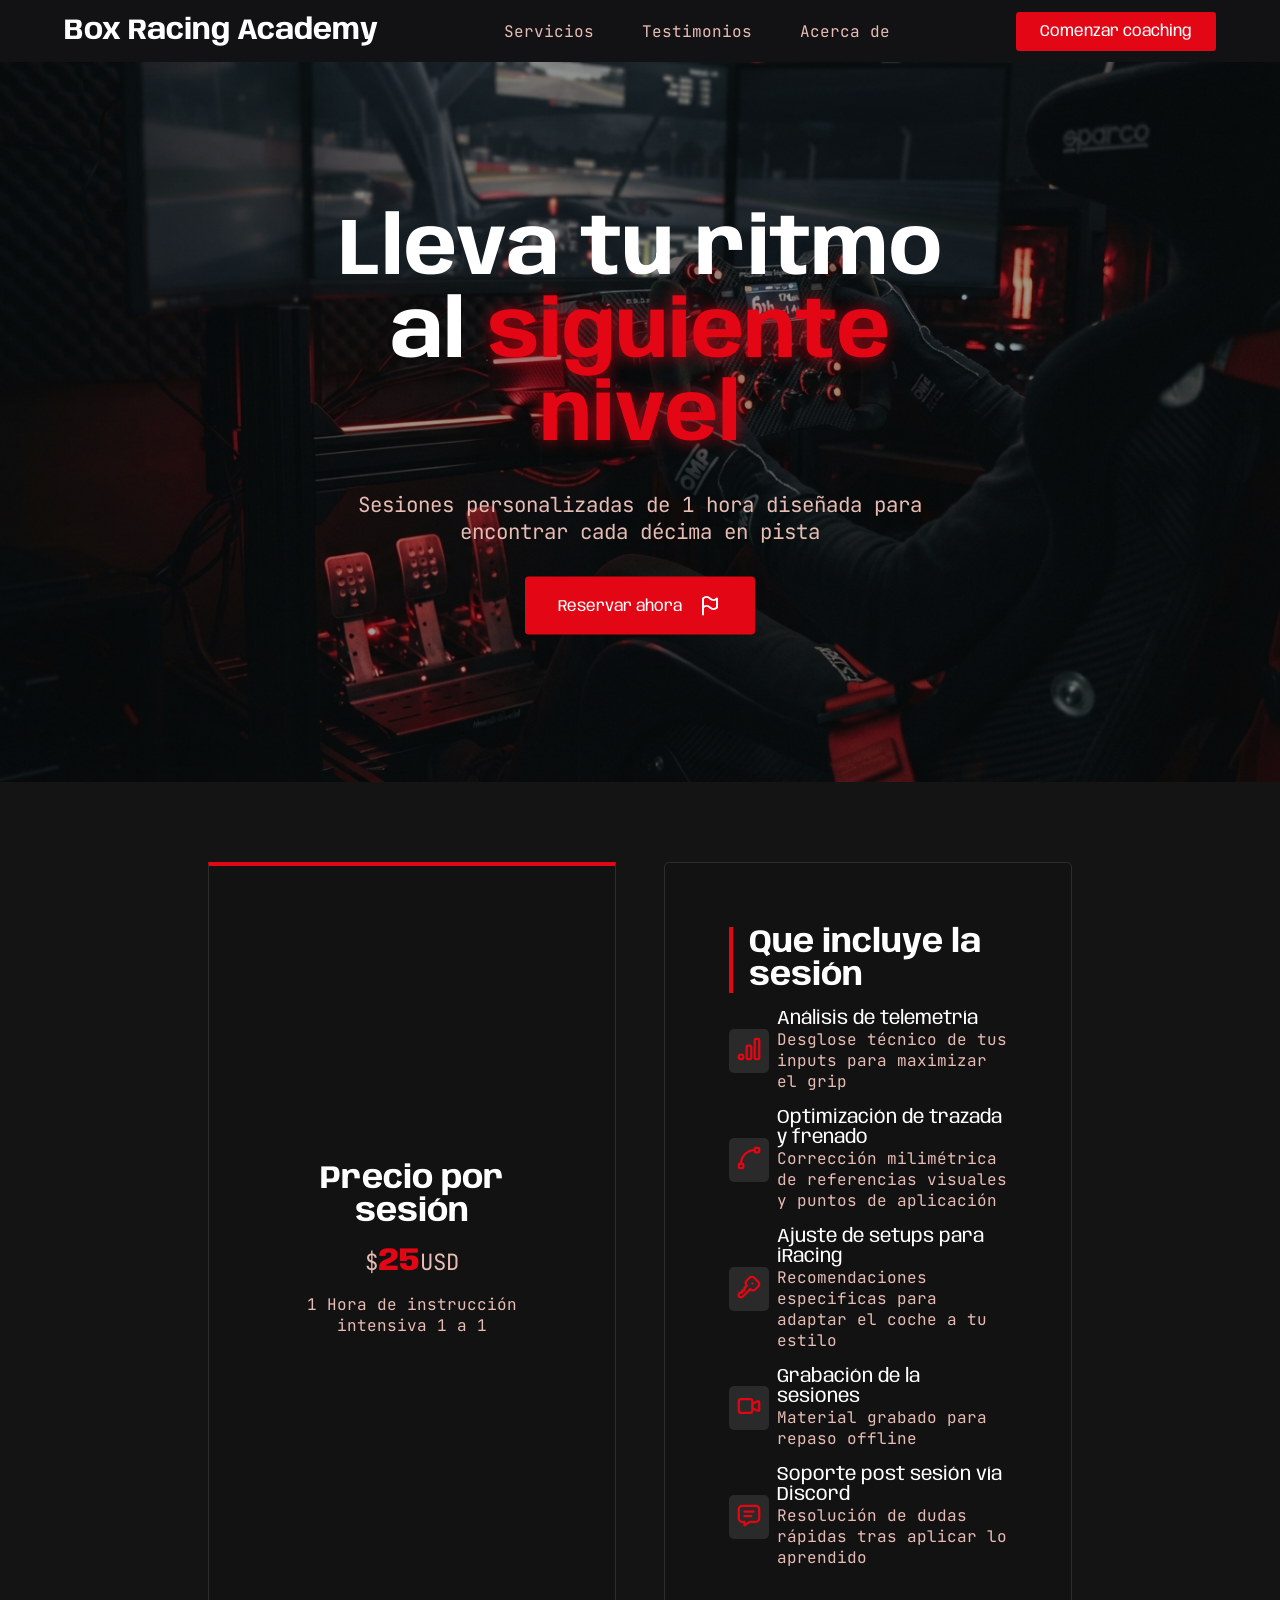
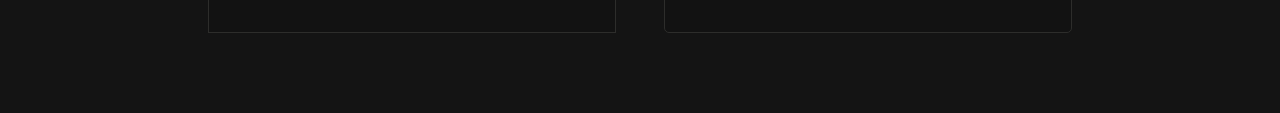
==== pages/prace.html @ b6be892a "page pago y seccion datos de pago" ====
<!doctype html>
<html lang="en">
  <head>
    <meta charset="UTF-8" />
    <meta name="viewport" content="width=device-width, initial-scale=1.0" />
    <link rel="stylesheet" href="../css/prace.css" />
    <title>Box Racing Academy</title>
  </head>
  <body>
    <header>
      <div class="container-header">
        <div class="container-header-title">
          <a href="../index.html">
            <h1>Box Racing Academy</h1>
          </a>
        </div>
        <nav>
          <ul>
            <li><a href="#">Servicios</a></li>
            <li><a href="#">Testimonios</a></li>
            <li><a href="#">Acerca de</a></li>
          </ul>
        </nav>
        <div class="container-button-header">
          <a href="#">Comenzar coaching</a>
        </div>
      </div>
    </header>
    <main>
      <section class="hero">
        <div class="container-hero">
          <h2>Lleva tu ritmo al <span>siguiente nivel</span></h2>
          <p>
            Sesiones personalizadas de 1 hora diseñada para encontrar cada
            décima en pista
          </p>
          <div class="conteiner-buttons">
            <a href="#" target="_blank" rel="noreferrer" class="btn-red"
              >Reservar ahora
              <svg
                xmlns="http://www.w3.org/2000/svg"
                width="24"
                height="24"
                viewBox="0 0 24 24"
                fill="none"
                stroke="currentColor"
                stroke-width="2"
                stroke-linecap="round"
                stroke-linejoin="round"
                class="icon icon-tabler icons-tabler-outline icon-tabler-flag"
              >
                <path stroke="none" d="M0 0h24v24H0z" fill="none" />
                <path
                  d="M5 5a5 5 0 0 1 7 0a5 5 0 0 0 7 0v9a5 5 0 0 1 -7 0a5 5 0 0 0 -7 0v-9"
                />
                <path d="M5 21v-7" />
              </svg>
            </a>
          </div>
        </div>
      </section>
      <section class="seccion-pago">
        <div class="container-pago">
          <div class="container-pago-text">
            <h3>Precio por sesión</h3>
            <p class="prace">$<span>25</span>USD</p>
            <p class="dato-price">1 Hora de instrucción intensiva 1 a 1</p>
          </div>
          <div class="container-datos">
            <h3>Que incluye la sesión</h3>
            <div class="container-ul">
              <div class="container-list">
                <div class="container-svg">
                  <svg
                    xmlns="http://www.w3.org/2000/svg"
                    width="24"
                    height="24"
                    viewBox="0 0 24 24"
                    fill="none"
                    stroke="currentColor"
                    stroke-width="2"
                    stroke-linecap="round"
                    stroke-linejoin="round"
                    class="icon icon-tabler icons-tabler-outline icon-tabler-brand-google-analytics icon-list"
                  >
                    <path stroke="none" d="M0 0h24v24H0z" fill="none" />
                    <path
                      d="M10 10.105a1.105 1.105 0 0 1 1.105 -1.105h1.79a1.105 1.105 0 0 1 1.105 1.105v9.79a1.105 1.105 0 0 1 -1.105 1.105h-1.79a1.105 1.105 0 0 1 -1.105 -1.105l0 -9.79"
                    />
                    <path
                      d="M17 4.105a1.105 1.105 0 0 1 1.105 -1.105h1.79a1.105 1.105 0 0 1 1.105 1.105v15.79a1.105 1.105 0 0 1 -1.105 1.105h-1.79a1.105 1.105 0 0 1 -1.105 -1.105l0 -15.79"
                    />
                    <path d="M3 19a2 2 0 1 0 4 0a2 2 0 1 0 -4 0" />
                  </svg>
                </div>
                <div class="container-text-list">
                  <h4>Análisis de telemetría</h4>
                  <p>Desglose técnico de tus inputs para maximizar el grip</p>
                </div>
              </div>
              <div class="container-list">
                <div class="container-svg">
                  <svg
                    xmlns="http://www.w3.org/2000/svg"
                    width="24"
                    height="24"
                    viewBox="0 0 24 24"
                    fill="none"
                    stroke="currentColor"
                    stroke-width="2"
                    stroke-linecap="round"
                    stroke-linejoin="round"
                    class="icon icon-tabler icons-tabler-outline icon-tabler-vector-spline icon-list"
                  >
                    <path stroke="none" d="M0 0h24v24H0z" fill="none" />
                    <path
                      d="M17 4a1 1 0 0 1 1 -1h2a1 1 0 0 1 1 1v2a1 1 0 0 1 -1 1h-2a1 1 0 0 1 -1 -1l0 -2"
                    />
                    <path
                      d="M3 18a1 1 0 0 1 1 -1h2a1 1 0 0 1 1 1v2a1 1 0 0 1 -1 1h-2a1 1 0 0 1 -1 -1l0 -2"
                    />
                    <path d="M17 5c-6.627 0 -12 5.373 -12 12" />
                  </svg>
                </div>
                <div class="container-text-list">
                  <h4>Optimización de trazada y frenado</h4>
                  <p>
                    Corrección milimétrica de referencias visuales y puntos de
                    aplicación
                  </p>
                </div>
              </div>
              <div class="container-list">
                <div class="container-svg">
                  <svg
                    xmlns="http://www.w3.org/2000/svg"
                    width="24"
                    height="24"
                    viewBox="0 0 24 24"
                    fill="none"
                    stroke="currentColor"
                    stroke-width="2"
                    stroke-linecap="round"
                    stroke-linejoin="round"
                    class="icon icon-tabler icons-tabler-outline icon-tabler-key icon-list"
                  >
                    <path stroke="none" d="M0 0h24v24H0z" fill="none" />
                    <path
                      d="M16.555 3.843l3.602 3.602a2.877 2.877 0 0 1 0 4.069l-2.643 2.643a2.877 2.877 0 0 1 -4.069 0l-.301 -.301l-6.558 6.558a2 2 0 0 1 -1.239 .578l-.175 .008h-1.172a1 1 0 0 1 -.993 -.883l-.007 -.117v-1.172a2 2 0 0 1 .467 -1.284l.119 -.13l.414 -.414h2v-2h2v-2l2.144 -2.144l-.301 -.301a2.877 2.877 0 0 1 0 -4.069l2.643 -2.643a2.877 2.877 0 0 1 4.069 0"
                    />
                    <path d="M15 9h.01" />
                  </svg>
                </div>
                <div class="container-text-list">
                  <h4>Ajuste de setups para iRacing</h4>
                  <p>
                    Recomendaciones especificas para adaptar el coche a tu
                    estilo
                  </p>
                </div>
              </div>
              <div class="container-list">
                <div class="container-svg">
                  <svg
                    xmlns="http://www.w3.org/2000/svg"
                    width="24"
                    height="24"
                    viewBox="0 0 24 24"
                    fill="none"
                    stroke="currentColor"
                    stroke-width="2"
                    stroke-linecap="round"
                    stroke-linejoin="round"
                    class="icon icon-tabler icons-tabler-outline icon-tabler-video icon-list"
                  >
                    <path stroke="none" d="M0 0h24v24H0z" fill="none" />
                    <path
                      d="M15 10l4.553 -2.276a1 1 0 0 1 1.447 .894v6.764a1 1 0 0 1 -1.447 .894l-4.553 -2.276v-4"
                    />
                    <path
                      d="M3 8a2 2 0 0 1 2 -2h8a2 2 0 0 1 2 2v8a2 2 0 0 1 -2 2h-8a2 2 0 0 1 -2 -2l0 -8"
                    />
                  </svg>
                </div>
                <div class="container-text-list">
                  <h4>Grabación de la sesiones</h4>
                  <p>Material grabado para repaso offline</p>
                </div>
              </div>
              <div class="container-list">
                <div class="container-svg">
                  <svg
                    xmlns="http://www.w3.org/2000/svg"
                    width="24"
                    height="24"
                    viewBox="0 0 24 24"
                    fill="none"
                    stroke="currentColor"
                    stroke-width="2"
                    stroke-linecap="round"
                    stroke-linejoin="round"
                    class="icon icon-tabler icons-tabler-outline icon-tabler-message icon-list"
                  >
                    <path stroke="none" d="M0 0h24v24H0z" fill="none" />
                    <path d="M8 9h8" />
                    <path d="M8 13h6" />
                    <path
                      d="M18 4a3 3 0 0 1 3 3v8a3 3 0 0 1 -3 3h-5l-5 3v-3h-2a3 3 0 0 1 -3 -3v-8a3 3 0 0 1 3 -3h12"
                    />
                  </svg>
                </div>
                <div class="container-text-list">
                  <h4>Soporte post sesión vía Discord</h4>
                  <p>Resolución de dudas rápidas tras aplicar lo aprendido</p>
                </div>
              </div>
            </div>
          </div>
        </div>
      </section>
    </main>
  </body>
</html>
---- css/prace.css ----
@import url("https://fonts.googleapis.com/css2?family=Anybody:ital,wght@0,100..900;1,100..900&display=swap");

@import url("https://fonts.googleapis.com/css2?family=JetBrains+Mono:ital,wght@0,100..800;1,100..800&display=swap");

:root {
  --background-primary: #141414;
  --background-secondary: #202020;
  --background-card: #2a2a2a;
  --background: #0f0f0f5f;

  --color-primary: #ffffff;
  --color-secondary: #e30614;
  --color-third: #e7bcb5;

  --linea: #2d2d2b;
}

* {
  padding: 0;
  margin: 0;
  box-sizing: border-box;
}

h1,
h2,
h3,
h4,
h5,
h6 {
  font-family: "Anybody", sans-serif;
}

p,
a,
small {
  font-family: "JetBrains Mono", monospace;
}

html {
  scroll-behavior: smooth;
}

body {
  background-color: #141414;
}

/* Header */

header {
  background-color: #121214;

  .container-header {
    width: 90%;
    margin: auto;

    display: flex;
    justify-content: space-between;
    align-items: center;

    padding: 1rem 0;

    .container-header-title {
      a {
        text-decoration: none;
        color: var(--color-primary);
        transition: 0.3s ease-in-out;

        h1 {
          font-size: 1.8rem;
        }

        &:hover {
          color: var(--color-secondary);
        }
      }
    }

    nav {
      ul {
        display: flex;
        gap: 1rem;

        li {
          list-style: none;

          a {
            text-decoration: none;
            color: var(--color-third);
            padding: 0.5rem 1rem;
            transition: 0.3s ease-in-out;

            &:hover {
              color: var(--color-primary);
              background-color: var(--color-secondary);
              border-radius: 0.3rem;
            }
          }
        }
      }
    }

    .container-button-header {
      a {
        text-decoration: none;
        color: var(--color-primary);
        font-family: "Anybody", sans-serif;
        background-color: var(--color-secondary);
        padding: 0.7rem 1.5rem;
        border-radius: 0.2rem;
        transition: 0.3s ease-in-out;

        &:hover {
          background-color: #c30512;
        }
      }
    }
  }
}

/* Hero */

.hero {
  width: 100%;
  height: 45rem;
  background-image:
    linear-gradient(rgba(15, 15, 15, 0.4), rgba(15, 15, 15, 0.4)),
    url("../src/img/hero/hero.png");
  background-size: cover;
  background-position: center;
  background-repeat: no-repeat;
  position: relative;

  .container-hero {
    width: 50%;
    position: absolute;
    top: 50%;
    left: 50%;
    transform: translate(-50%, -50%);

    display: flex;
    flex-direction: column;
    align-items: center;
    gap: 2rem;
    text-align: center;

    h2 {
      font-size: 5rem;
      color: var(--color-primary);

      span {
        color: var(--color-secondary);
        text-shadow: 0px 1px 15px rgba(221, 6, 20, 0.74);
      }
    }

    p {
      text-align: center;
      color: var(--color-third);
      font-size: 1.3rem;
    }

    .conteiner-buttons {
      display: flex;
      gap: 1rem;

      a {
        display: flex;
        align-items: center;
        gap: 1rem;

        font-family: "Anybody", sans-serif;
        text-decoration: none;
        color: var(--color-primary);
        padding: 1rem 2rem;
        border-radius: 0.2rem;
      }

      .btn-red {
        background-color: var(--color-secondary);
        border: 1px solid var(--color-secondary);
        transition: 0.3s ease-in-out;

        &:hover {
          background-color: transparent;
        }
      }
    }
  }
}

/* Sección pago y datos */

.seccion-pago {
  background-color: #141414;

  .container-pago {
    display: grid;
    grid-template-columns: repeat(2, 1fr);
    grid-template-rows: 1fr;

    width: 80%;
    margin: auto;
    padding: 5rem;
    gap: 3rem;

    .container-pago-text {
      display: flex;
      flex-direction: column;
      align-items: center;
      justify-content: center;
      gap: 1rem;

      background-color: #121212;
      text-align: center;
      padding: 4rem;
      border: 1px solid var(--linea);
      border-top: 4px solid var(--color-secondary);

      h3 {
        font-size: 2rem;
        color: var(--color-primary);
      }

      .prace {
        color: var(--color-third);
        font-size: 1.4rem;

        span {
          font-family: "Anybody", sans-serif;
          font-size: 2rem;
          font-weight: 800;
          color: var(--color-secondary);
        }
      }

      .dato-price {
        color: var(--color-third);
      }
    }

    .container-datos {
      display: flex;
      flex-direction: column;
      gap: 1rem;

      background-color: #121212;
      border: 1px solid var(--linea);
      padding: 4rem;
      border-radius: 5px;

      h3 {
        font-size: 2rem;
        color: var(--color-primary);
        padding-left: 1rem;
        border-left: 4px solid var(--color-secondary);
      }

      .container-ul {
        display: flex;
        flex-direction: column;
        gap: 1rem;

        .container-list {
          display: flex;
          align-items: center;
          gap: 0.5rem;

          .container-svg {
            background-color: var(--background-card);
            border-radius: 5px;

            .icon-list {
              color: var(--color-secondary);
              padding: 0.4rem;
              width: 2.5rem;
              height: 2.5rem;
            }
          }

          .container-text-list {
            h4 {
              font-size: 1.2rem;
              color: var(--color-primary);
              font-weight: 400;
            }

            p {
              color: var(--color-third);
            }
          }
        }
      }
    }
  }
}
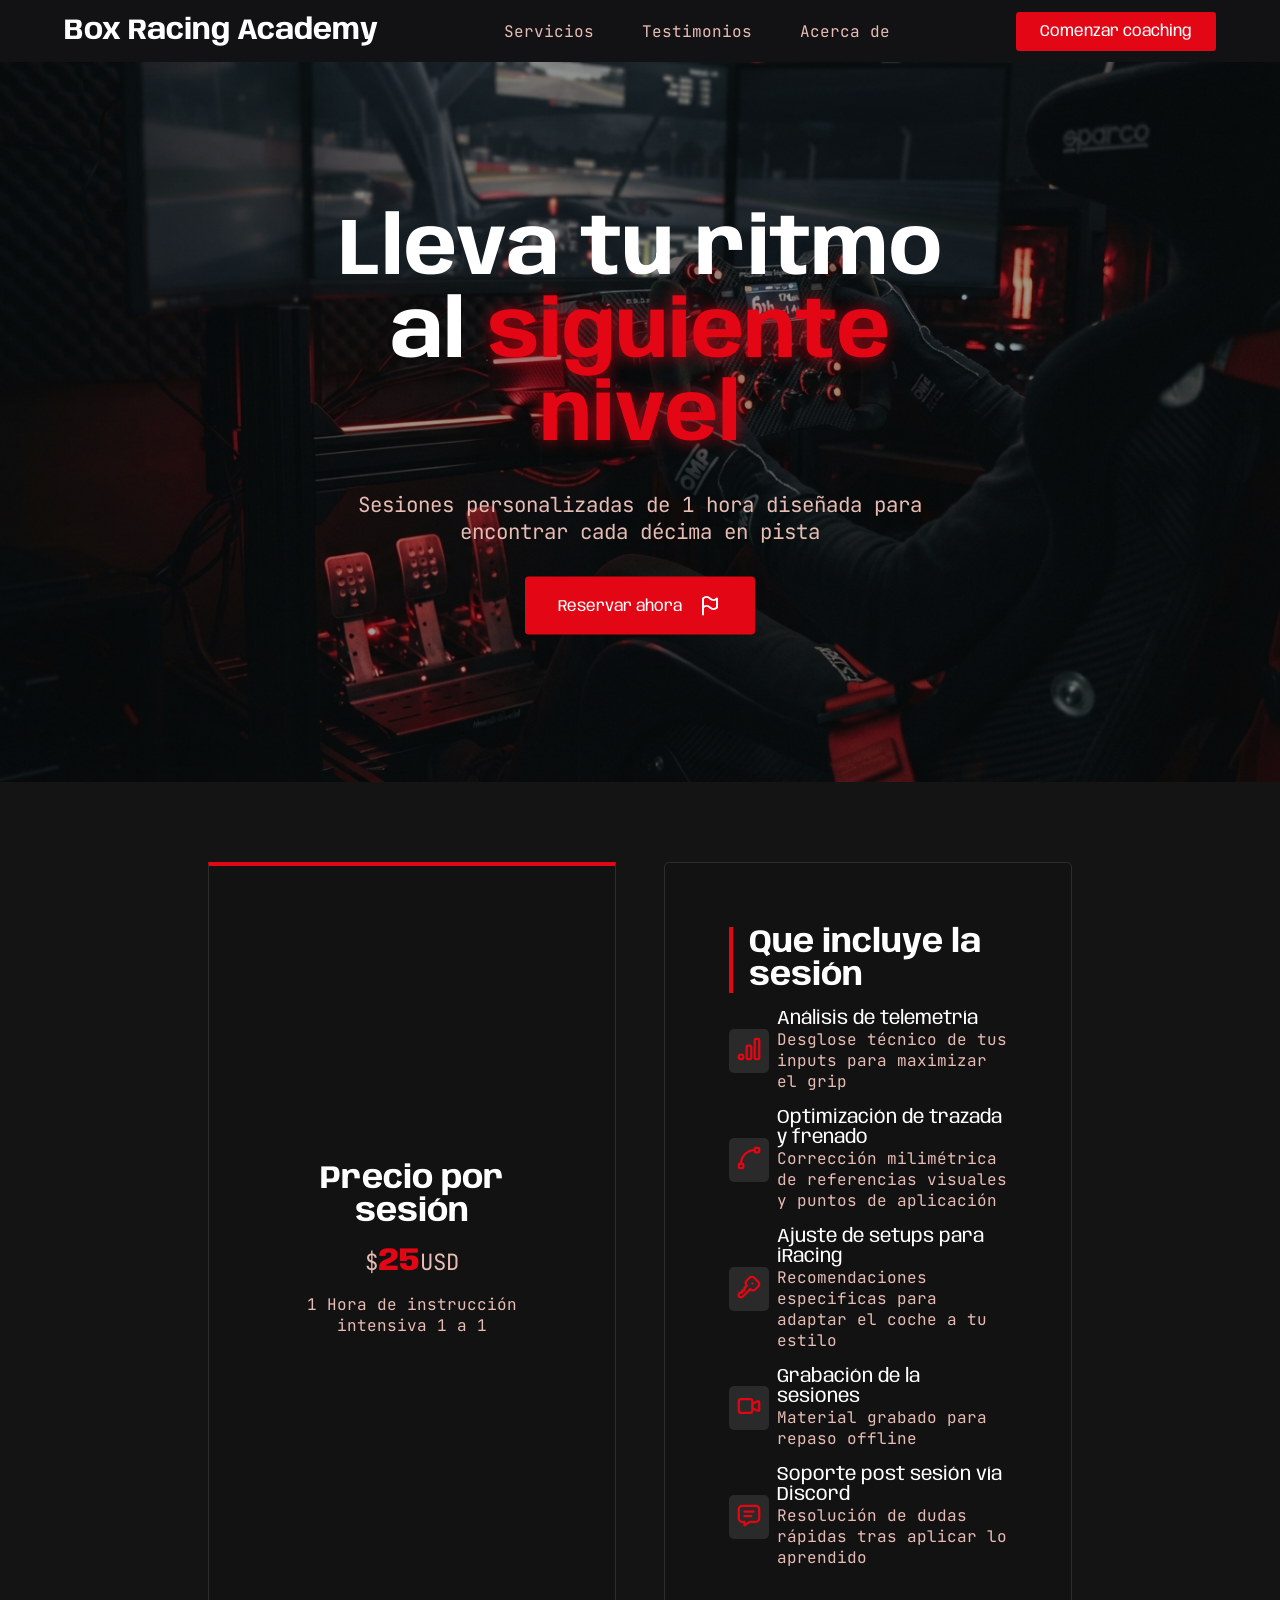
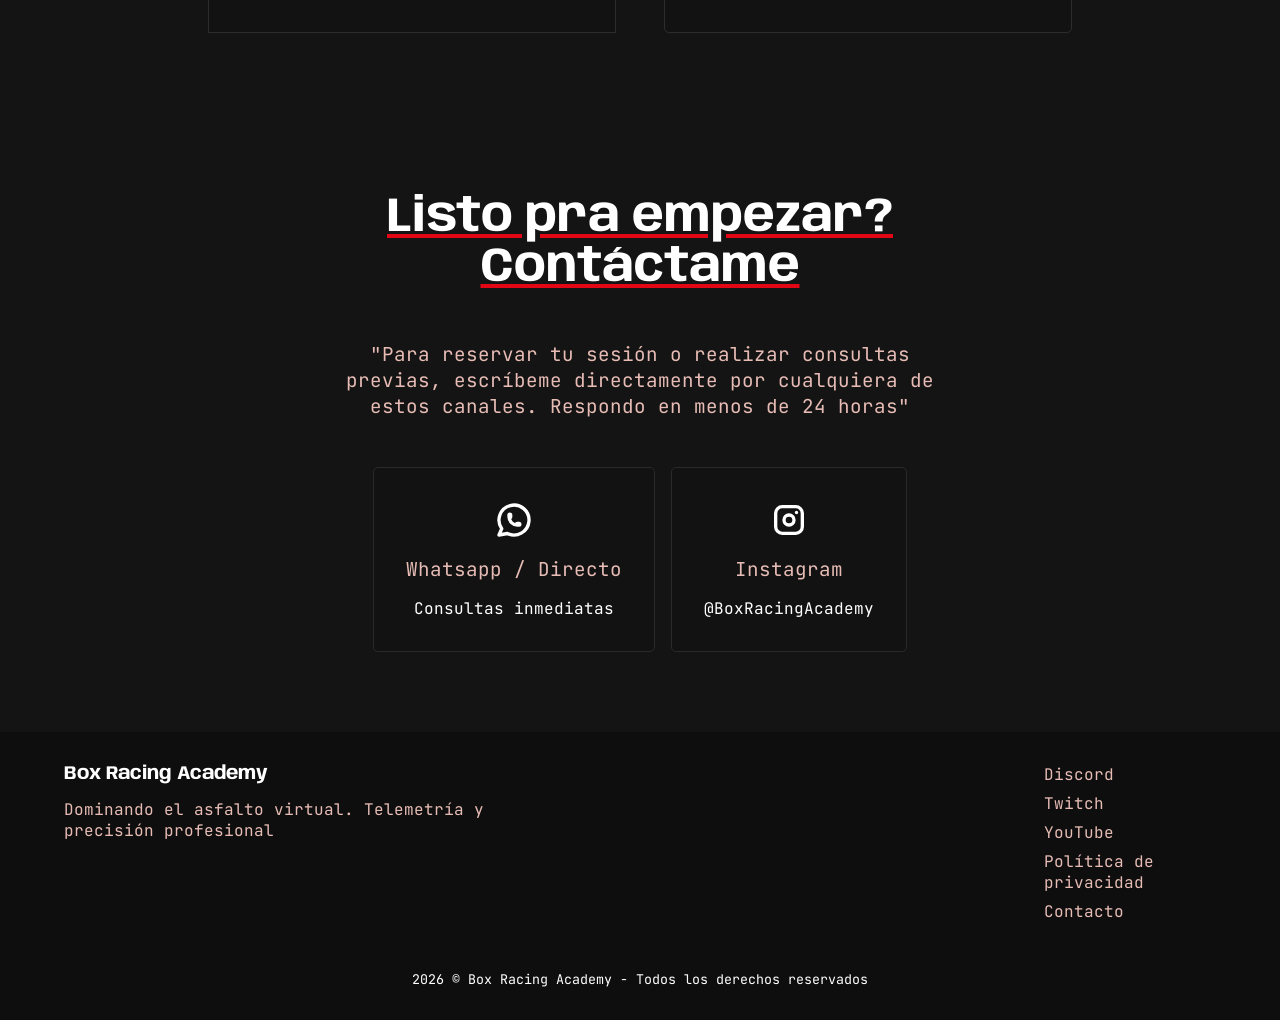
==== commit cdf6a5cb: "seccion redes y footer" ====
--- a/pages/prace.html
+++ b/pages/prace.html
@@ -218,6 +218,94 @@
           </div>
         </div>
       </section>
+      <section class="seccion-contacto">
+        <div class="container-contacto">
+          <h3>Listo pra empezar? Contáctame</h3>
+          <p>
+            "Para reservar tu sesión o realizar consultas previas, escríbeme
+            directamente por cualquiera de estos canales. Respondo en menos de
+            24 horas"
+          </p>
+          <div class="container-contactos-links">
+            <div class="container-redes">
+              <svg
+                xmlns="http://www.w3.org/2000/svg"
+                width="40"
+                height="40"
+                viewBox="0 0 24 24"
+                fill="none"
+                stroke="currentColor"
+                stroke-width="2"
+                stroke-linecap="round"
+                stroke-linejoin="round"
+                class="icon icon-tabler icons-tabler-outline icon-tabler-brand-whatsapp"
+              >
+                <path stroke="none" d="M0 0h24v24H0z" fill="none" />
+                <path d="M3 21l1.65 -3.8a9 9 0 1 1 3.4 2.9l-5.05 .9" />
+                <path
+                  d="M9 10a.5 .5 0 0 0 1 0v-1a.5 .5 0 0 0 -1 0v1a5 5 0 0 0 5 5h1a.5 .5 0 0 0 0 -1h-1a.5 .5 0 0 0 0 1"
+                />
+              </svg>
+              <a href="#">
+                <span class="span-1">Whatsapp / Directo</span>
+              </a>
+              <span class="span-1">Consultas inmediatas</span>
+            </div>
+            <div class="container-redes">
+              <svg
+                xmlns="http://www.w3.org/2000/svg"
+                width="40"
+                height="40"
+                viewBox="0 0 24 24"
+                fill="none"
+                stroke="currentColor"
+                stroke-width="2"
+                stroke-linecap="round"
+                stroke-linejoin="round"
+                class="icon icon-tabler icons-tabler-outline icon-tabler-brand-instagram"
+              >
+                <path stroke="none" d="M0 0h24v24H0z" fill="none" />
+                <path
+                  d="M4 8a4 4 0 0 1 4 -4h8a4 4 0 0 1 4 4v8a4 4 0 0 1 -4 4h-8a4 4 0 0 1 -4 -4l0 -8"
+                />
+                <path d="M9 12a3 3 0 1 0 6 0a3 3 0 0 0 -6 0" />
+                <path d="M16.5 7.5v.01" />
+              </svg>
+              <a href="#">
+                <span class="span-1">Instagram</span>
+              </a>
+              <span class="span-1">@BoxRacingAcademy</span>
+            </div>
+          </div>
+        </div>
+      </section>
+      <footer>
+        <div class="container-footer">
+          <div class="container-links-footer">
+            <div class="container-nombre">
+              <h3>Box Racing Academy</h3>
+              <p>
+                Dominando el asfalto virtual. Telemetría y precisión profesional
+              </p>
+            </div>
+            <div class="container-link">
+              <ul>
+                <li><a href="#">Discord</a></li>
+                <li><a href="#">Twitch</a></li>
+                <li><a href="#">YouTube</a></li>
+                <li><a href="#">Política de privacidad</a></li>
+                <li><a href="#">Contacto</a></li>
+              </ul>
+            </div>
+          </div>
+          <div class="redechos">
+            <small
+              >2026 &copy Box Racing Academy - Todos los derechos
+              reservados</small
+            >
+          </div>
+        </div>
+      </footer>
     </main>
   </body>
 </html>
--- a/css/prace.css
+++ b/css/prace.css
@@ -293,3 +293,124 @@
     }
   }
 }
+
+/* Sección de contacto */
+
+.seccion-contacto {
+  .container-contacto {
+    display: flex;
+    flex-direction: column;
+    gap: 1rem;
+
+    width: 60%;
+    margin: auto;
+    padding: 5rem;
+    gap: 3rem;
+    text-align: center;
+
+    h3 {
+      color: var(--color-primary);
+      font-size: 3rem;
+      text-decoration: underline var(--color-secondary);
+    }
+
+    p {
+      color: var(--color-third);
+      font-size: 1.2rem;
+    }
+
+    .container-contactos-links {
+      display: flex;
+      justify-content: center;
+      align-items: center;
+      gap: 1rem;
+
+      .container-redes {
+        display: flex;
+        flex-direction: column;
+        justify-content: center;
+        align-items: center;
+        gap: 1rem;
+
+        text-align: center;
+        background-color: #121212;
+        padding: 2rem;
+        border: 1px solid var(--background-card);
+        border-radius: 5px;
+
+        svg {
+          color: var(--color-primary);
+        }
+
+        a {
+          text-decoration: none;
+
+          span {
+            font-size: 1.2rem;
+            color: var(--color-third);
+          }
+        }
+
+        span {
+          font-family: "JetBrains Mono", monospace;
+          color: var(--color-primary);
+        }
+      }
+    }
+  }
+}
+
+/* footer */
+
+footer {
+  background-color: #0e0e0e;
+
+  .container-footer {
+    width: 90%;
+    margin: auto;
+    padding: 2rem 0;
+
+    display: flex;
+    flex-direction: column;
+    gap: 3rem;
+
+    .container-links-footer {
+      display: flex;
+      justify-content: center;
+      gap: 30rem;
+
+      .container-nombre {
+        h3 {
+          color: var(--color-primary);
+          padding-bottom: 1rem;
+        }
+
+        p {
+          color: var(--color-third);
+        }
+      }
+
+      .container-link {
+        ul {
+          display: flex;
+          flex-direction: column;
+          gap: 0.5rem;
+
+          li {
+            list-style: none;
+
+            a {
+              color: var(--color-third);
+              text-decoration: none;
+            }
+          }
+        }
+      }
+    }
+
+    .redechos {
+      color: var(--color-primary);
+      text-align: center;
+    }
+  }
+}
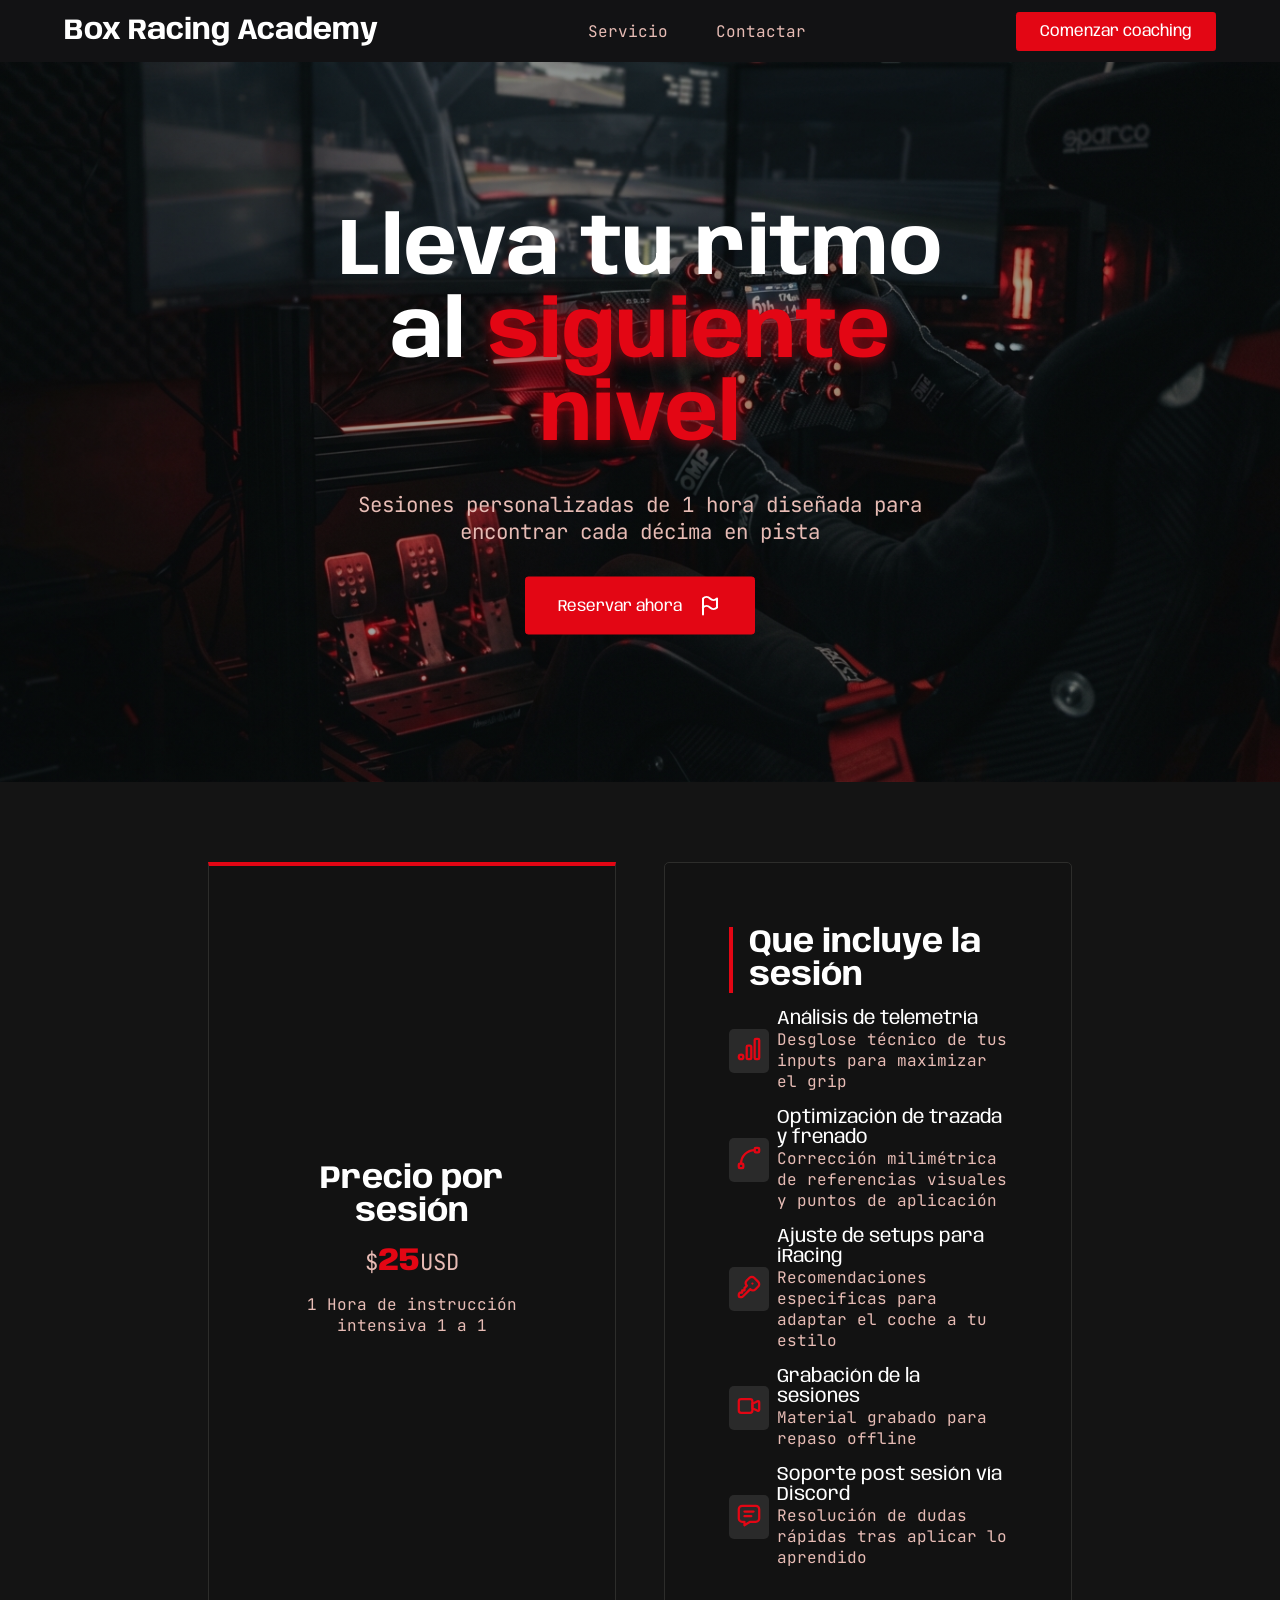
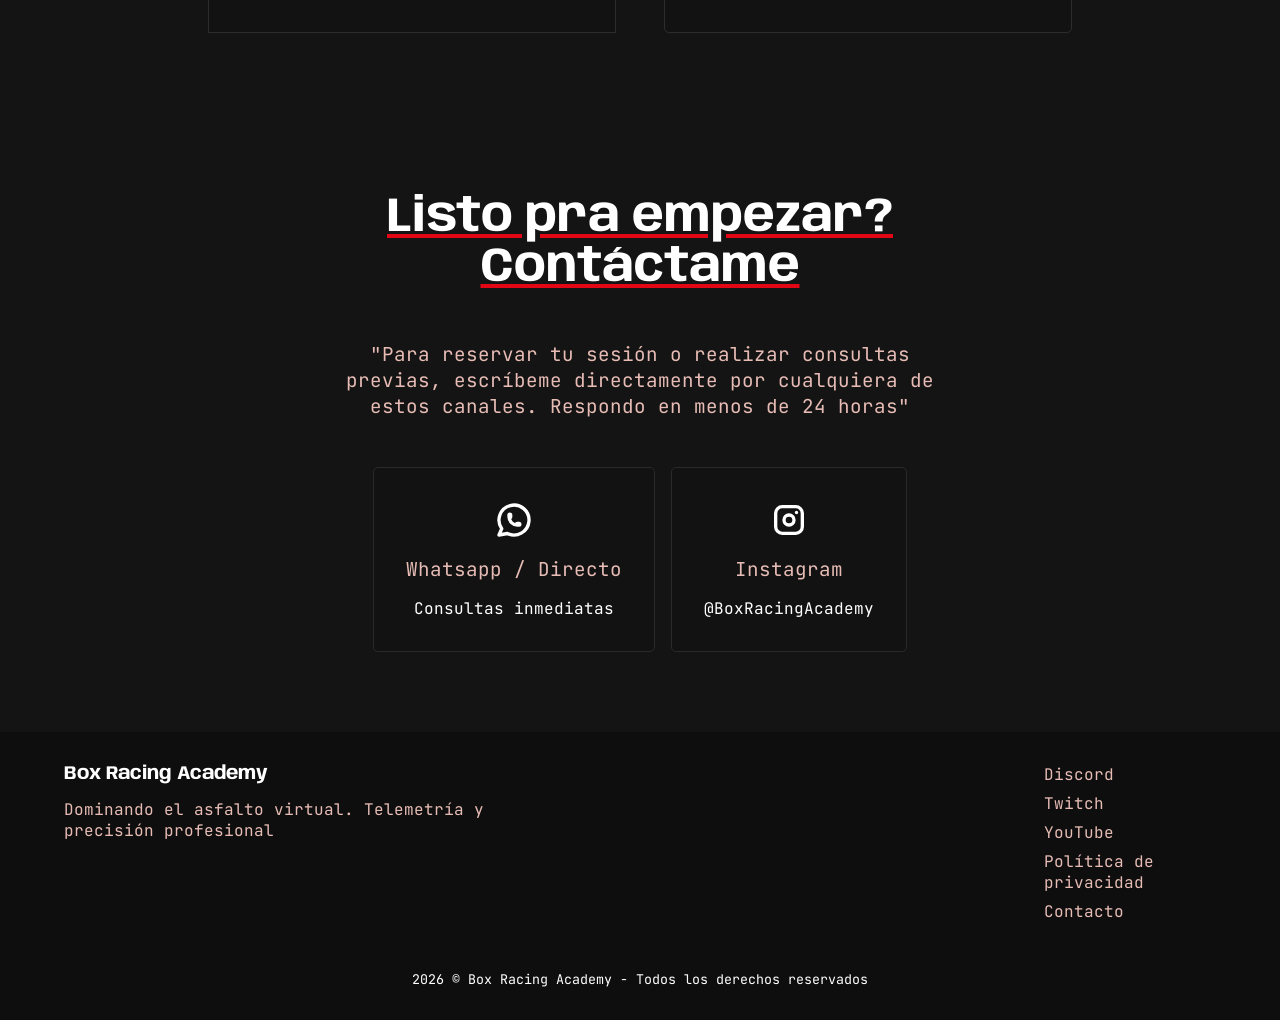
==== commit bd0d9a9e: "index responsive movil" ====
--- a/pages/prace.html
+++ b/pages/prace.html
@@ -16,9 +16,8 @@
         </div>
         <nav>
           <ul>
-            <li><a href="#">Servicios</a></li>
-            <li><a href="#">Testimonios</a></li>
-            <li><a href="#">Acerca de</a></li>
+            <li><a href="#servicio">Servicio</a></li>
+            <li><a href="#contacto">Contactar</a></li>
           </ul>
         </nav>
         <div class="container-button-header">
@@ -59,7 +58,7 @@
           </div>
         </div>
       </section>
-      <section class="seccion-pago">
+      <section class="seccion-pago" id="servicio">
         <div class="container-pago">
           <div class="container-pago-text">
             <h3>Precio por sesión</h3>
@@ -218,7 +217,7 @@
           </div>
         </div>
       </section>
-      <section class="seccion-contacto">
+      <section class="seccion-contacto" id="contacto">
         <div class="container-contacto">
           <h3>Listo pra empezar? Contáctame</h3>
           <p>
--- a/css/prace.css
+++ b/css/prace.css
@@ -337,6 +337,7 @@
         padding: 2rem;
         border: 1px solid var(--background-card);
         border-radius: 5px;
+        transition: 0.3s ease-in-out;
 
         svg {
           color: var(--color-primary);
@@ -348,12 +349,22 @@
           span {
             font-size: 1.2rem;
             color: var(--color-third);
+            transition: 0.3s ease-in-out;
+
+            &:hover {
+              color: var(--color-secondary);
+              text-decoration: underline;
+            }
           }
         }
 
         span {
           font-family: "JetBrains Mono", monospace;
           color: var(--color-primary);
+        }
+
+        &:hover {
+          border: 1px solid var(--color-secondary);
         }
       }
     }
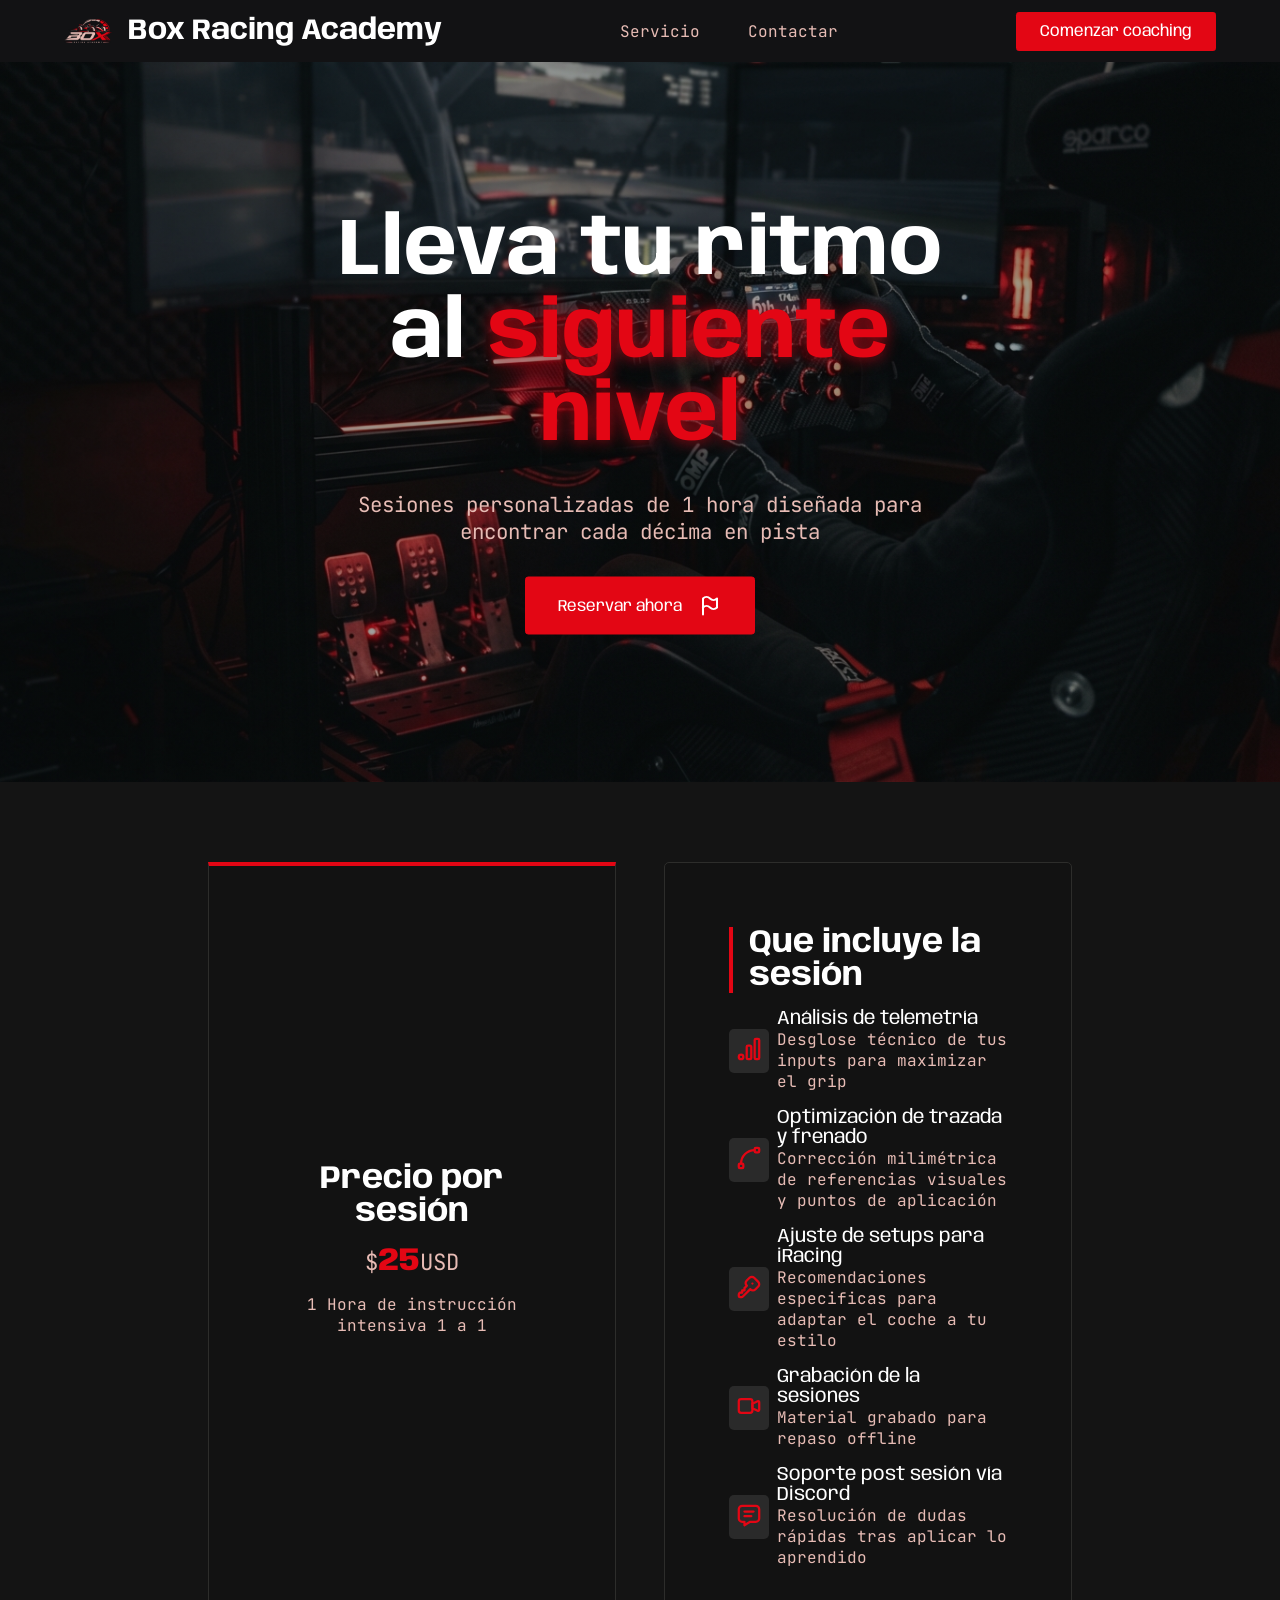
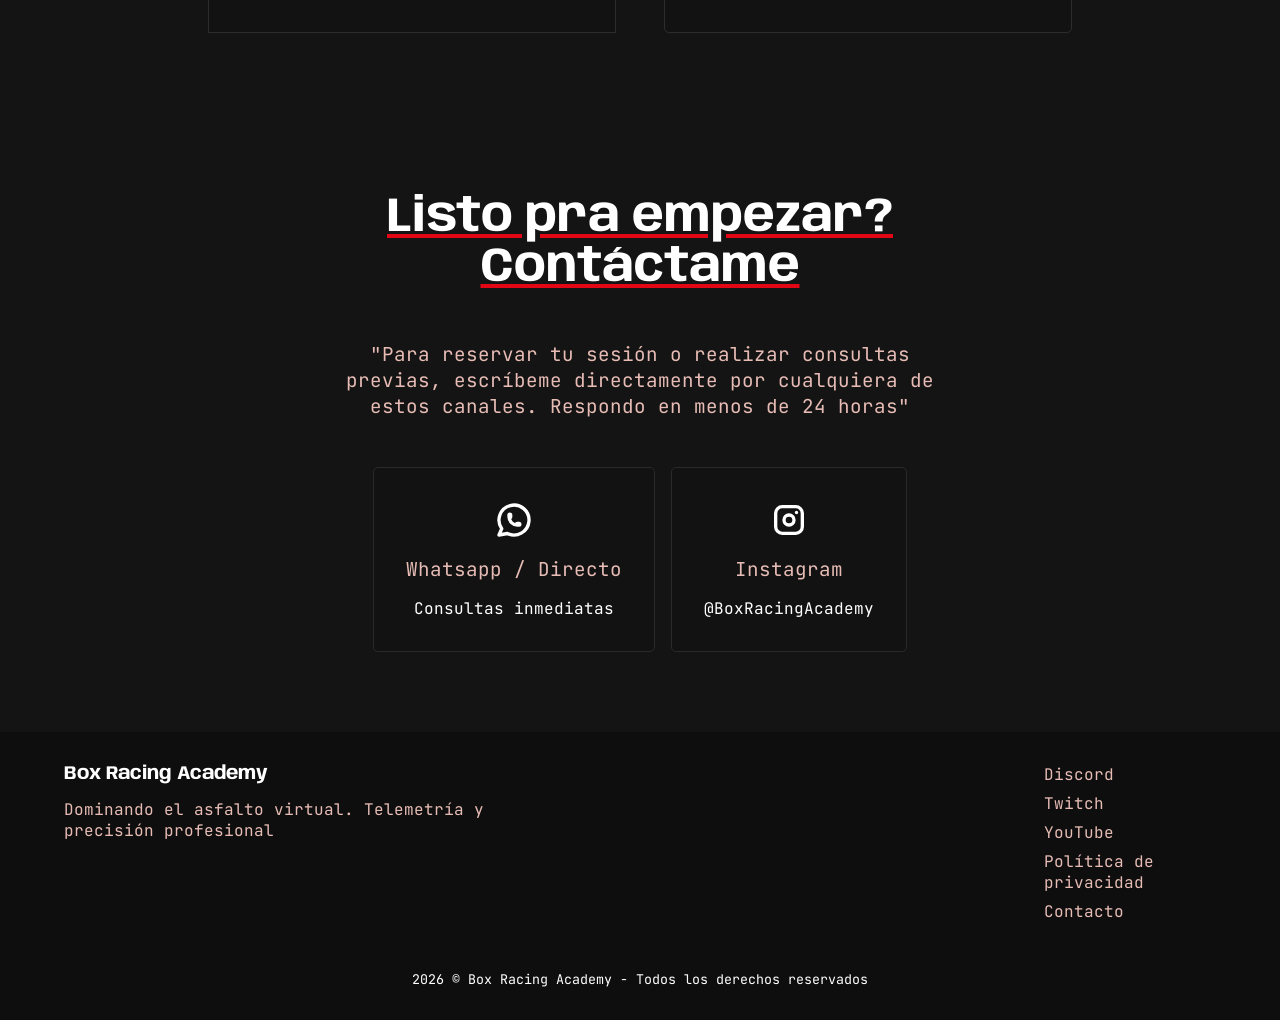
==== commit ee8f351b: "agregando logo en el header" ====
--- a/pages/prace.html
+++ b/pages/prace.html
@@ -4,6 +4,7 @@
     <meta charset="UTF-8" />
     <meta name="viewport" content="width=device-width, initial-scale=1.0" />
     <link rel="stylesheet" href="../css/prace.css" />
+    <script src="../js/script.js" defer></script>
     <title>Box Racing Academy</title>
   </head>
   <body>
@@ -11,16 +12,37 @@
       <div class="container-header">
         <div class="container-header-title">
           <a href="../index.html">
+            <img src="../src/img/logo/logo-final.png" alt="" />
             <h1>Box Racing Academy</h1>
           </a>
-        </div>
-        <nav>
+          <svg
+            xmlns="http://www.w3.org/2000/svg"
+            width="24"
+            height="24"
+            viewBox="0 0 24 24"
+            fill="currentColor"
+            class="icon icon-tabler icons-tabler-filled icon-tabler-menu-2"
+            id="btn-menu"
+          >
+            <path stroke="none" d="M0 0h24v24H0z" fill="none" />
+            <path
+              d="M21 6a1 1 0 0 1 -1 1h-16a1 1 0 1 1 0 -2h16a1 1 0 0 1 1 1"
+            />
+            <path
+              d="M21 12a1 1 0 0 1 -1 1h-16a1 1 0 0 1 0 -2h16a1 1 0 0 1 1 1"
+            />
+            <path
+              d="M21 18a1 1 0 0 1 -1 1h-16a1 1 0 0 1 0 -2h16a1 1 0 0 1 1 1"
+            />
+          </svg>
+        </div>
+        <nav id="nav" class="close">
           <ul>
             <li><a href="#servicio">Servicio</a></li>
             <li><a href="#contacto">Contactar</a></li>
           </ul>
         </nav>
-        <div class="container-button-header">
+        <div class="container-button-header close-button" id="buton-coaching">
           <a href="#">Comenzar coaching</a>
         </div>
       </div>
--- a/css/prace.css
+++ b/css/prace.css
@@ -61,6 +61,10 @@
 
     .container-header-title {
       a {
+        display: flex;
+        align-items: center;
+        gap: 1rem;
+
         text-decoration: none;
         color: var(--color-primary);
         transition: 0.3s ease-in-out;
@@ -69,9 +73,17 @@
           font-size: 1.8rem;
         }
 
+        img {
+          width: 3rem;
+        }
+
         &:hover {
           color: var(--color-secondary);
         }
+      }
+
+      svg {
+        display: none;
       }
     }
 
@@ -112,6 +124,112 @@
         &:hover {
           background-color: #c30512;
         }
+      }
+    }
+  }
+}
+
+/* Header móvil */
+
+@media screen and (max-width: 440px) {
+  header {
+    .container-header {
+      flex-direction: column;
+      align-items: start;
+      gap: 2rem;
+      padding: 3rem 0;
+
+      .container-header-title {
+        width: 100%;
+        display: flex;
+        justify-content: space-between;
+        align-items: center;
+
+        a {
+          img {
+            display: none;
+          }
+        }
+
+        svg {
+          display: block;
+          color: var(--color-secondary);
+        }
+      }
+
+      nav {
+        ul {
+          flex-direction: column;
+        }
+      }
+
+      .open {
+        display: block;
+      }
+
+      .close {
+        display: none;
+      }
+
+      .open-button {
+        display: block;
+      }
+
+      .close-button {
+        display: none;
+      }
+    }
+  }
+}
+
+/* Header tablet */
+
+@media screen and (min-width: 441px) and (max-width: 1024px) {
+  header {
+    .container-header {
+      flex-direction: column;
+      align-items: start;
+      gap: 2rem;
+      padding: 3rem 0;
+
+      .container-header-title {
+        width: 100%;
+        display: flex;
+        justify-content: space-between;
+        align-items: center;
+
+        a {
+          img {
+            display: none;
+          }
+        }
+
+        svg {
+          display: block;
+          color: var(--color-secondary);
+        }
+      }
+
+      nav {
+        ul {
+          flex-direction: column;
+        }
+      }
+
+      .open {
+        display: block;
+      }
+
+      .close {
+        display: none;
+      }
+
+      .open-button {
+        display: block;
+      }
+
+      .close-button {
+        display: none;
       }
     }
   }
@@ -188,6 +306,42 @@
   }
 }
 
+/* Hero móvil */
+
+@media screen and (max-width: 440px) {
+  .hero {
+    height: 30rem;
+
+    .container-hero {
+      width: 90%;
+      text-align: center;
+
+      h2 {
+        font-size: 3rem;
+      }
+
+      p {
+        font-size: 1rem;
+      }
+
+      .conteiner-buttons {
+        flex-direction: column;
+      }
+    }
+  }
+}
+
+/* Hero tablet */
+
+@media screen and (min-width: 441px) and (max-width: 1024px) {
+  .hero {
+    .container-hero {
+      width: 90%;
+      text-align: center;
+    }
+  }
+}
+
 /* Sección pago y datos */
 
 .seccion-pago {
@@ -294,6 +448,58 @@
   }
 }
 
+/* Sección pago y datos móvil */
+
+@media screen and (max-width: 440px) {
+  .seccion-pago {
+    .container-pago {
+      grid-template-columns: 1fr;
+      grid-template-rows: repeat(2, 1fr);
+      width: 90%;
+      margin: auto;
+      padding: 5rem 0;
+
+      .container-pago-text {
+        padding: 1rem;
+
+        h3 {
+          font-size: 1.6rem;
+        }
+      }
+
+      .container-datos {
+        padding: 1.5rem;
+
+        .container-list {
+          .container-text-list {
+            h4 {
+              font-size: 1rem;
+            }
+
+            p {
+              font-size: 0.8rem;
+            }
+          }
+        }
+      }
+    }
+  }
+}
+
+/* Sección pago y datos tablet */
+
+@media screen and (min-width: 441px) and (max-width: 1024px) {
+  .seccion-pago {
+    .container-pago {
+      grid-template-columns: 1fr;
+      grid-template-rows: repeat(2, 1fr);
+      width: 90%;
+      margin: auto;
+      padding: 5rem 0;
+    }
+  }
+}
+
 /* Sección de contacto */
 
 .seccion-contacto {
@@ -371,6 +577,48 @@
   }
 }
 
+/* Sección de contacto móvil */
+
+@media screen and (max-width: 440px) {
+  .seccion-contacto {
+    .container-contacto {
+      width: 90%;
+      margin: auto;
+      padding: 5rem 0;
+      gap: 1rem;
+
+      h3 {
+        font-size: 2.3rem;
+      }
+
+      p {
+        font-size: 1rem;
+      }
+
+      .container-contactos-links {
+        flex-direction: column;
+
+        .container-redes {
+          width: 100%;
+        }
+      }
+    }
+  }
+}
+
+/* Sección de contacto tablet */
+
+@media screen and (min-width: 441px) and (max-width: 1024px) {
+  .seccion-contacto {
+    .container-contacto {
+      width: 90%;
+      margin: auto;
+      padding: 5rem 0;
+      gap: 1rem;
+    }
+  }
+}
+
 /* footer */
 
 footer {
@@ -425,3 +673,17 @@
     }
   }
 }
+
+/* footer móvil */
+
+@media screen and (max-width: 440px) {
+  footer {
+    .container-footer {
+      .container-links-footer {
+        flex-direction: column;
+        gap: 2rem;
+        text-align: center;
+      }
+    }
+  }
+}
